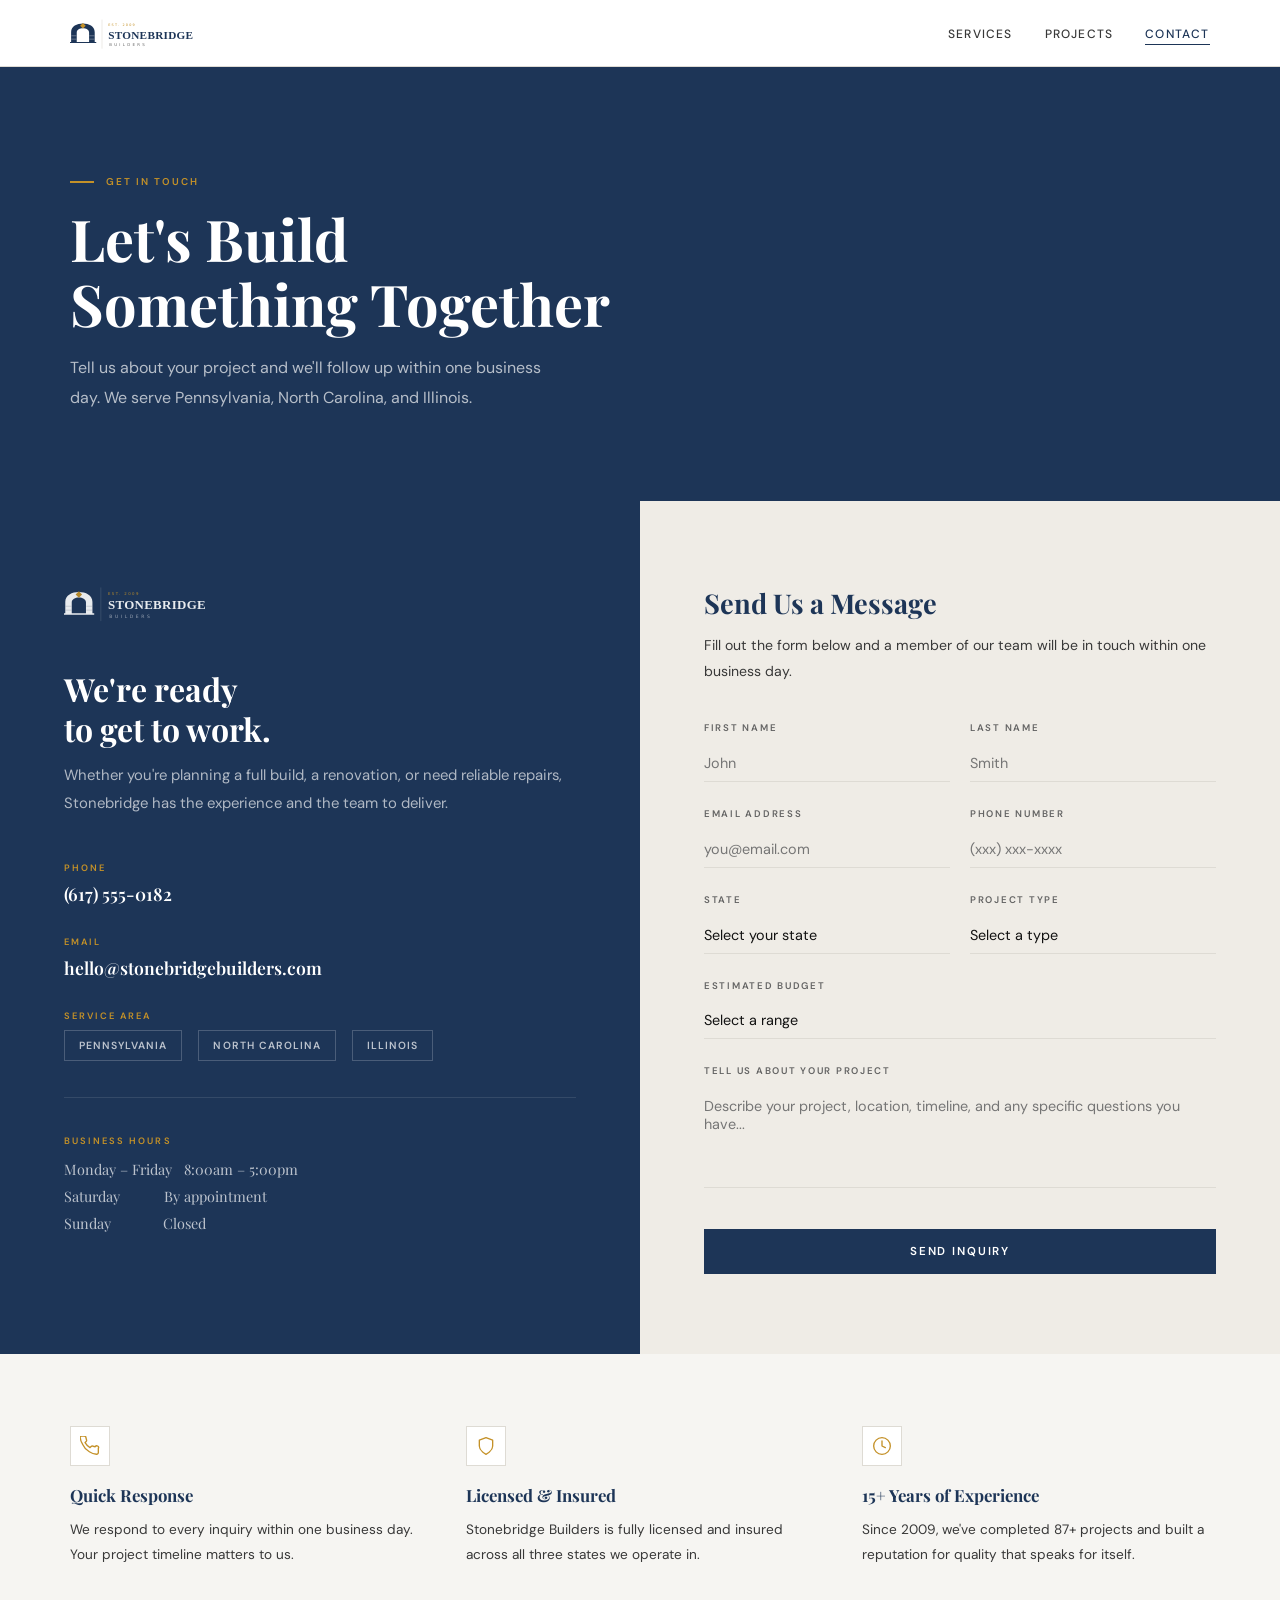
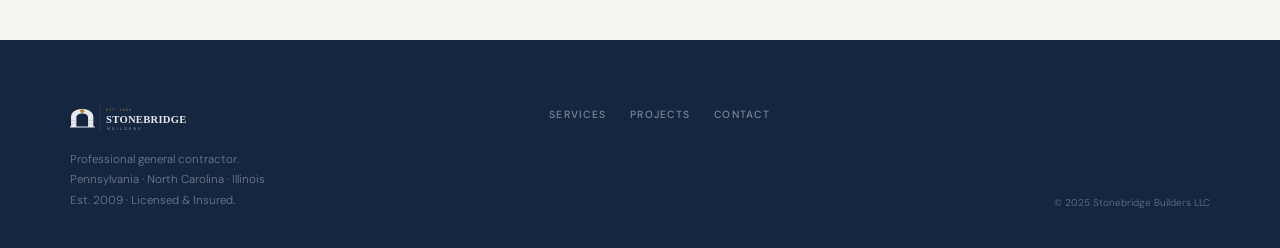
==== contact.html @ afe060b8 "Fix: add standalone appearance property for compatibility" ====
<!DOCTYPE html>
<html lang="en">
<head>
<meta charset="UTF-8">
<meta name="viewport" content="width=device-width, initial-scale=1.0">
<title>Contact — Stonebridge Builders</title>
<meta name="description" content="Get in touch with Stonebridge Builders. We serve Pennsylvania, North Carolina, and Illinois. Request a free estimate today.">
<link rel="preconnect" href="https://res.cloudinary.com" crossorigin>
<link rel="preconnect" href="https://fonts.googleapis.com">
<link rel="preconnect" href="https://fonts.gstatic.com" crossorigin>
<link href="https://fonts.googleapis.com/css2?family=DM+Sans:wght@300;400;500;600&family=Playfair+Display:ital,wght@0,600;0,700;1,600&display=swap" rel="stylesheet">
<style>
:root {
  --navy:      #1D3557;
  --navy-dark: #142640;
  --navy-lt:   #2A4A6A;
  --amber:     #C49128;
  --amber-h:   #A87A1E;
  --white:     #FFFFFF;
  --off-white: #F6F5F2;
  --cream:     #EFECE6;
  --border:    #DEDBD4;
  --text:      #111111;
  --body:      #383838;
  --mid:       #646464;
  --serif: 'Playfair Display', Georgia, serif;
  --sans:  'DM Sans', system-ui, -apple-system, sans-serif;
  --px: clamp(20px, 5.5vw, 72px);
  --py: clamp(60px, 9vw, 112px);
}
*, *::before, *::after { margin: 0; padding: 0; box-sizing: border-box; }
html { scroll-behavior: smooth; font-size: 16px; }
body { background: var(--white); color: var(--text); font-family: var(--sans); font-weight: 400; overflow-x: hidden; line-height: 1.65; }
img { display: block; max-width: 100%; }
a { text-decoration: none; color: inherit; }
button { font-family: var(--sans); }

/* ── REVEAL ── */
body.js-ready .reveal {
  opacity: 0; transform: translateY(24px);
  transition: opacity .75s cubic-bezier(.22,1,.36,1), transform .75s cubic-bezier(.22,1,.36,1);
}
body.js-ready .reveal.visible { opacity: 1; transform: none; }
body.js-ready .d1 { transition-delay: .1s; }
body.js-ready .d2 { transition-delay: .2s; }
body.js-ready .d3 { transition-delay: .3s; }

/* ── NAV ── */
nav {
  position: sticky; top: 0; z-index: 100;
  display: flex; align-items: center; justify-content: space-between;
  padding: 14px var(--px);
  background: rgba(255,255,255,.97);
  backdrop-filter: blur(14px); -webkit-backdrop-filter: blur(14px);
  box-shadow: 0 1px 0 var(--border);
}
.nav-logo { z-index: 110; position: relative; display: flex; align-items: center; }
.nav-logo img { height: 38px; width: auto; display: block; }
.nav-links { display: flex; gap: clamp(18px, 2.5vw, 36px); list-style: none; }
.nav-links a {
  font-size: .75rem; font-weight: 500; letter-spacing: .1em;
  text-transform: uppercase; color: var(--body);
  transition: color .25s; border-bottom: 1px solid transparent; padding-bottom: 2px;
}
.nav-links a:hover, .nav-links a.active { color: var(--navy); border-color: var(--navy); }
.hamburger {
  display: none; flex-direction: column; justify-content: center; gap: 5px;
  width: 34px; height: 34px; background: none; border: none; cursor: pointer;
  z-index: 110; padding: 2px;
}
.hamburger span {
  display: block; height: 2px; border-radius: 2px; background: var(--navy);
  transition: transform .35s, opacity .3s; transform-origin: center;
}
.hamburger[aria-expanded="true"] span:nth-child(1) { transform: translateY(7px) rotate(45deg); }
.hamburger[aria-expanded="true"] span:nth-child(2) { opacity: 0; }
.hamburger[aria-expanded="true"] span:nth-child(3) { transform: translateY(-7px) rotate(-45deg); }
.nav-drawer {
  display: none; position: fixed; inset: 0; z-index: 90;
  background: #fff; flex-direction: column;
  align-items: center; justify-content: center; gap: 28px;
  opacity: 0; pointer-events: none; transition: opacity .3s;
}
.nav-drawer[aria-hidden="false"] { opacity: 1; pointer-events: all; }
.nav-drawer a {
  font-family: var(--serif); font-size: clamp(1.8rem, 7vw, 2.6rem);
  font-weight: 700; color: var(--navy); letter-spacing: .02em; transition: color .25s;
}
.nav-drawer a:hover { color: var(--amber); }

/* ── PAGE HERO ── */
.page-hero {
  background: var(--navy);
  padding: clamp(64px, 10vw, 108px) var(--px) clamp(52px, 8vw, 88px);
  position: relative; overflow: hidden;
}
.page-hero::after {
  content: ''; position: absolute; inset: 0;
  background: url('https://res.cloudinary.com/dnnvpvrle/image/upload/f_auto,q_auto,w_1400/v1774834004/gs_house-1-gallery-2_up7mtg.jpg') center/cover;
  opacity: .1;
}
.page-hero-content { position: relative; z-index: 1; max-width: 640px; }
.eyebrow { display: flex; align-items: center; gap: 12px; margin-bottom: 16px; }
.eyebrow-line { width: 24px; height: 2px; background: var(--amber); flex-shrink: 0; }
.eyebrow-text { font-size: .62rem; font-weight: 600; letter-spacing: .2em; text-transform: uppercase; color: var(--amber); }
.page-hero h1 {
  font-family: var(--serif); font-size: clamp(2.2rem, 5vw, 3.6rem);
  font-weight: 700; line-height: 1.12; color: #fff;
}
.page-hero p {
  font-size: clamp(.88rem, 1.5vw, 1rem); color: rgba(255,255,255,.68);
  max-width: 480px; line-height: 1.85; margin-top: 18px;
}

/* ── CONTACT SPLIT ── */
.contact-wrap {
  display: grid; grid-template-columns: 1fr 1fr;
  gap: 0; min-height: 600px;
}
.contact-sidebar {
  background: var(--navy); padding: clamp(48px, 7vw, 80px) clamp(32px, 5vw, 64px);
  display: flex; flex-direction: column; justify-content: flex-start;
}
.contact-sidebar-logo { margin-bottom: 44px; }
.contact-sidebar-logo img { height: 44px; width: auto; opacity: .9; }
.contact-sidebar h2 {
  font-family: var(--serif); font-size: clamp(1.4rem, 2.5vw, 2rem);
  font-weight: 700; color: #fff; line-height: 1.25; margin-bottom: 12px;
}
.contact-sidebar > p {
  font-size: clamp(.85rem, 1.4vw, .93rem); line-height: 1.9;
  color: rgba(255,255,255,.65); margin-bottom: 44px;
}
.contact-details { display: flex; flex-direction: column; gap: 28px; }
.c-label { font-size: .58rem; font-weight: 600; letter-spacing: .22em; text-transform: uppercase; color: var(--amber); margin-bottom: 6px; }
.c-val { font-family: var(--serif); font-size: clamp(.95rem, 1.6vw, 1.1rem); font-weight: 600; color: #fff; line-height: 1.4; }
.c-val a { color: #fff; transition: color .25s; }
.c-val a:hover { color: var(--amber); }
.contact-divider { height: 1px; background: rgba(255,255,255,.1); margin: 36px 0; }
.states-row { display: flex; gap: 16px; flex-wrap: wrap; margin-top: 4px; }
.state-pill {
  font-size: .65rem; font-weight: 600; letter-spacing: .1em; text-transform: uppercase;
  border: 1px solid rgba(255,255,255,.2); padding: 6px 14px; color: rgba(255,255,255,.7);
}

/* ── FORM SIDE ── */
.contact-form-side {
  background: var(--cream); padding: clamp(48px, 7vw, 80px) clamp(32px, 5vw, 64px);
}
.contact-form-side h3 {
  font-family: var(--serif); font-size: clamp(1.3rem, 2.2vw, 1.7rem);
  font-weight: 700; color: var(--navy); margin-bottom: 8px;
}
.contact-form-side .form-intro {
  font-size: .88rem; color: var(--body); line-height: 1.8; margin-bottom: 36px;
}
.form-row { display: grid; grid-template-columns: 1fr 1fr; gap: 20px; }
.form-g { margin-bottom: 24px; }
.form-g label {
  display: block; font-size: .6rem; font-weight: 600; letter-spacing: .18em;
  text-transform: uppercase; color: var(--mid); margin-bottom: 9px;
}
.form-g input,
.form-g textarea,
.form-g select {
  width: 100%; background: transparent; border: none; border-bottom: 1px solid var(--border);
  padding: 9px 0; font-family: var(--sans); font-size: .9rem;
  color: var(--text); outline: none; -webkit-appearance: none; appearance: none; border-radius: 0;
  transition: border-color .25s;
}
.form-g input:focus,
.form-g textarea:focus,
.form-g select:focus { border-color: var(--navy); }
.form-g textarea { resize: none; height: 100px; }
.form-g.full { grid-column: 1 / -1; }
.btn-submit {
  background: var(--navy); color: #fff; font-family: var(--sans);
  font-size: .72rem; font-weight: 600; letter-spacing: .16em; text-transform: uppercase;
  border: none; padding: 15px 44px; cursor: pointer;
  transition: background .25s; margin-top: 8px; width: 100%;
}
.btn-submit:hover { background: var(--navy-lt); }

/* ── BOTTOM BAND ── */
.contact-bottom-band {
  background: var(--off-white); padding: clamp(48px, 6vw, 72px) var(--px);
  display: grid; grid-template-columns: repeat(3, 1fr);
  gap: clamp(24px, 4vw, 48px);
}
.cbf-icon {
  width: 40px; height: 40px; background: var(--white);
  border: 1px solid var(--border); display: flex; align-items: center; justify-content: center;
  margin-bottom: 16px;
}
.cbf-icon svg { width: 20px; height: 20px; color: var(--amber); }
.cbf-title { font-family: var(--serif); font-size: 1.05rem; font-weight: 700; color: var(--navy); margin-bottom: 8px; }
.cbf-text { font-size: .85rem; line-height: 1.85; color: var(--body); }

/* ── FOOTER ── */
footer {
  background: var(--navy-dark);
  padding: clamp(40px, 6vw, 60px) var(--px) clamp(24px, 4vw, 36px);
  display: flex; flex-wrap: wrap; justify-content: space-between; align-items: flex-start; gap: 32px;
}
.footer-logo-img { height: 36px; width: auto; display: block; margin-bottom: 14px; opacity: .9; }
.footer-tagline { font-size: .72rem; font-weight: 300; color: rgba(255,255,255,.4); line-height: 1.8; }
.footer-nav { list-style: none; display: flex; flex-wrap: wrap; gap: 8px 24px; align-items: center; }
.footer-nav a { font-size: .65rem; font-weight: 500; letter-spacing: .12em; text-transform: uppercase; color: rgba(255,255,255,.45); transition: color .25s; }
.footer-nav a:hover { color: #fff; }
.footer-copy { font-size: .62rem; color: rgba(255,255,255,.3); align-self: flex-end; }

/* ── RESPONSIVE ── */
@media (max-width: 900px) {
  .nav-links { display: none; }
  .hamburger { display: flex; }
  .nav-drawer { display: flex; }
  .contact-wrap { grid-template-columns: 1fr; }
  .contact-sidebar { padding: clamp(40px, 8vw, 64px) var(--px); }
  .contact-form-side { padding: clamp(40px, 8vw, 64px) var(--px); }
  .contact-bottom-band { grid-template-columns: 1fr; gap: 32px; }
  .footer-copy { align-self: auto; }
}
@media (max-width: 580px) {
  nav { padding: 14px 20px; }
  .page-hero, .contact-bottom-band { padding-left: 20px; padding-right: 20px; }
  .contact-sidebar, .contact-form-side { padding-left: 20px; padding-right: 20px; }
  .form-row { grid-template-columns: 1fr; }
  footer { flex-direction: column; gap: 24px; padding-left: 20px; padding-right: 20px; }
}
</style>
</head>
<body>

<!-- ══ NAV ══ -->
<nav id="mainNav">
  <a href="./index.html" class="nav-logo">
    <img src="./logo-dark.svg" alt="Stonebridge Builders">
  </a>
  <ul class="nav-links" role="list">
    <li><a href="./services.html">Services</a></li>
    <li><a href="./projects.html">Projects</a></li>
    <li><a href="./contact.html" class="active">Contact</a></li>
  </ul>
  <button class="hamburger" id="hamburger"
    aria-expanded="false" aria-controls="mobileMenu" aria-label="Open navigation menu">
    <span></span><span></span><span></span>
  </button>
</nav>
<div class="nav-drawer" id="mobileMenu" role="dialog" aria-modal="true" aria-label="Navigation" aria-hidden="true">
  <a href="./services.html" class="drawer-link">Services</a>
  <a href="./projects.html" class="drawer-link">Projects</a>
  <a href="./contact.html" class="drawer-link">Contact</a>
</div>

<!-- ══ PAGE HERO ══ -->
<div class="page-hero">
  <div class="page-hero-content">
    <div class="eyebrow"><div class="eyebrow-line"></div><span class="eyebrow-text">Get In Touch</span></div>
    <h1>Let's Build<br>Something Together</h1>
    <p>Tell us about your project and we'll follow up within one business day. We serve Pennsylvania, North Carolina, and Illinois.</p>
  </div>
</div>

<!-- ══ CONTACT SPLIT ══ -->
<div class="contact-wrap">

  <!-- LEFT: sidebar with details -->
  <div class="contact-sidebar">
    <div class="contact-sidebar-logo reveal">
      <img src="./logo-white.svg" alt="Stonebridge Builders">
    </div>
    <h2 class="reveal d1">We're ready<br>to get to work.</h2>
    <p class="reveal d1">Whether you're planning a full build, a renovation, or need reliable repairs, Stonebridge has the experience and the team to deliver.</p>

    <div class="contact-details reveal d2">
      <div class="c-detail">
        <div class="c-label">Phone</div>
        <div class="c-val"><a href="tel:+16175550182">(617) 555-0182</a></div>
      </div>
      <div class="c-detail">
        <div class="c-label">Email</div>
        <div class="c-val"><a href="mailto:hello&#64;stonebridgebuilders&#46;com">hello&#64;stonebridgebuilders&#46;com</a></div>
      </div>
      <div class="c-detail">
        <div class="c-label">Service Area</div>
        <div class="states-row">
          <span class="state-pill">Pennsylvania</span>
          <span class="state-pill">North Carolina</span>
          <span class="state-pill">Illinois</span>
        </div>
      </div>
    </div>

    <div class="contact-divider reveal d3"></div>

    <div class="reveal d3">
      <div class="c-label">Business Hours</div>
      <div class="c-val" style="font-size:.9rem;font-weight:400;color:rgba(255,255,255,.7);line-height:1.9;margin-top:6px;">
        Monday – Friday &nbsp;&nbsp;8:00am – 5:00pm<br>
        Saturday &nbsp;&nbsp;&nbsp;&nbsp;&nbsp;&nbsp;&nbsp;&nbsp;&nbsp;&nbsp;By appointment<br>
        Sunday &nbsp;&nbsp;&nbsp;&nbsp;&nbsp;&nbsp;&nbsp;&nbsp;&nbsp;&nbsp;&nbsp;&nbsp;Closed
      </div>
    </div>
  </div>

  <!-- RIGHT: form -->
  <div class="contact-form-side">
    <h3 class="reveal">Send Us a Message</h3>
    <p class="form-intro reveal d1">Fill out the form below and a member of our team will be in touch within one business day.</p>

    <div class="reveal d1">
      <div class="form-row">
        <div class="form-g">
          <label for="fname">First Name</label>
          <input type="text" id="fname" name="first_name" placeholder="John" autocomplete="given-name">
        </div>
        <div class="form-g">
          <label for="flname">Last Name</label>
          <input type="text" id="flname" name="last_name" placeholder="Smith" autocomplete="family-name">
        </div>
      </div>
      <div class="form-row">
        <div class="form-g">
          <label for="femail">Email Address</label>
          <input type="email" id="femail" name="email" placeholder="you@email.com" autocomplete="email">
        </div>
        <div class="form-g">
          <label for="fphone">Phone Number</label>
          <input type="tel" id="fphone" name="phone" placeholder="(xxx) xxx-xxxx" autocomplete="tel">
        </div>
      </div>
      <div class="form-row">
        <div class="form-g">
          <label for="fstate">State</label>
          <select id="fstate" name="state">
            <option value="" disabled selected>Select your state</option>
            <option>Pennsylvania</option>
            <option>North Carolina</option>
            <option>Illinois</option>
            <option>Other</option>
          </select>
        </div>
        <div class="form-g">
          <label for="ftype">Project Type</label>
          <select id="ftype" name="project_type">
            <option value="" disabled selected>Select a type</option>
            <option>New Construction</option>
            <option>Renovation / Remodel</option>
            <option>General Contracting</option>
            <option>Repairs</option>
            <option>Other</option>
          </select>
        </div>
      </div>
      <div class="form-g">
        <label for="fbudget">Estimated Budget</label>
        <select id="fbudget" name="budget">
          <option value="" disabled selected>Select a range</option>
          <option>Under $50,000</option>
          <option>$50,000 – $150,000</option>
          <option>$150,000 – $500,000</option>
          <option>$500,000 – $1,000,000</option>
          <option>Over $1,000,000</option>
          <option>Prefer not to say</option>
        </select>
      </div>
      <div class="form-g">
        <label for="fmsg">Tell Us About Your Project</label>
        <textarea id="fmsg" name="message" placeholder="Describe your project, location, timeline, and any specific questions you have..."></textarea>
      </div>
      <button type="submit" class="btn-submit">Send Inquiry</button>
    </div>
  </div>

</div>

<!-- ══ BOTTOM TRUST BAND ══ -->
<div class="contact-bottom-band">
  <div class="cbf-item reveal">
    <div class="cbf-icon" aria-hidden="true">
      <svg viewBox="0 0 24 24" fill="none" stroke="currentColor" stroke-width="1.6" stroke-linecap="round" stroke-linejoin="round"><path d="M22 16.92v3a2 2 0 01-2.18 2 19.79 19.79 0 01-8.63-3.07A19.5 19.5 0 013.07 9.8 19.79 19.79 0 01.12 1.2 2 2 0 012.1 0h3a2 2 0 012 1.72 12.84 12.84 0 00.7 2.81 2 2 0 01-.45 2.11L6.09 7.91a16 16 0 006 6l1.27-1.27a2 2 0 012.11-.45 12.84 12.84 0 002.81.7A2 2 0 0122 14.92z"/></svg>
    </div>
    <div class="cbf-title">Quick Response</div>
    <div class="cbf-text">We respond to every inquiry within one business day. Your project timeline matters to us.</div>
  </div>
  <div class="cbf-item reveal d1">
    <div class="cbf-icon" aria-hidden="true">
      <svg viewBox="0 0 24 24" fill="none" stroke="currentColor" stroke-width="1.6" stroke-linecap="round" stroke-linejoin="round"><path d="M12 22s8-4 8-10V5l-8-3-8 3v7c0 6 8 10 8 10z"/></svg>
    </div>
    <div class="cbf-title">Licensed &amp; Insured</div>
    <div class="cbf-text">Stonebridge Builders is fully licensed and insured across all three states we operate in.</div>
  </div>
  <div class="cbf-item reveal d2">
    <div class="cbf-icon" aria-hidden="true">
      <svg viewBox="0 0 24 24" fill="none" stroke="currentColor" stroke-width="1.6" stroke-linecap="round" stroke-linejoin="round"><circle cx="12" cy="12" r="10"/><polyline points="12 6 12 12 16 14"/></svg>
    </div>
    <div class="cbf-title">15+ Years of Experience</div>
    <div class="cbf-text">Since 2009, we've completed 87+ projects and built a reputation for quality that speaks for itself.</div>
  </div>
</div>

<!-- ══ FOOTER ══ -->
<footer>
  <div>
    <img src="./logo-white.svg" alt="Stonebridge Builders" class="footer-logo-img">
    <p class="footer-tagline">Professional general contractor.<br>Pennsylvania · North Carolina · Illinois<br>Est. 2009 · Licensed &amp; Insured.</p>
  </div>
  <ul class="footer-nav" role="list">
    <li><a href="./services.html">Services</a></li>
    <li><a href="./projects.html">Projects</a></li>
    <li><a href="./contact.html">Contact</a></li>
  </ul>
  <p class="footer-copy">&copy; 2025 Stonebridge Builders LLC</p>
</footer>

<script>
document.body.classList.add('js-ready');
var ham = document.getElementById('hamburger');
var drawer = document.getElementById('mobileMenu');
var dlinks = drawer.querySelectorAll('.drawer-link');
function openD() { ham.setAttribute('aria-expanded','true'); drawer.setAttribute('aria-hidden','false'); document.body.style.overflow='hidden'; if(dlinks[0]) dlinks[0].focus(); }
function closeD() { ham.setAttribute('aria-expanded','false'); drawer.setAttribute('aria-hidden','true'); document.body.style.overflow=''; ham.focus(); }
ham.addEventListener('click', function() { ham.getAttribute('aria-expanded')==='false' ? openD() : closeD(); });
dlinks.forEach(function(l) { l.addEventListener('click', closeD); });
document.addEventListener('keydown', function(e) { if(e.key==='Escape' && ham.getAttribute('aria-expanded')==='true') closeD(); });
if ('IntersectionObserver' in window) {
  var ro = new IntersectionObserver(function(entries) {
    entries.forEach(function(e) { if(e.isIntersecting) { e.target.classList.add('visible'); ro.unobserve(e.target); } });
  }, { threshold: 0.1 });
  document.querySelectorAll('.reveal').forEach(function(el) { ro.observe(el); });
}
</script>
</body>
</html>
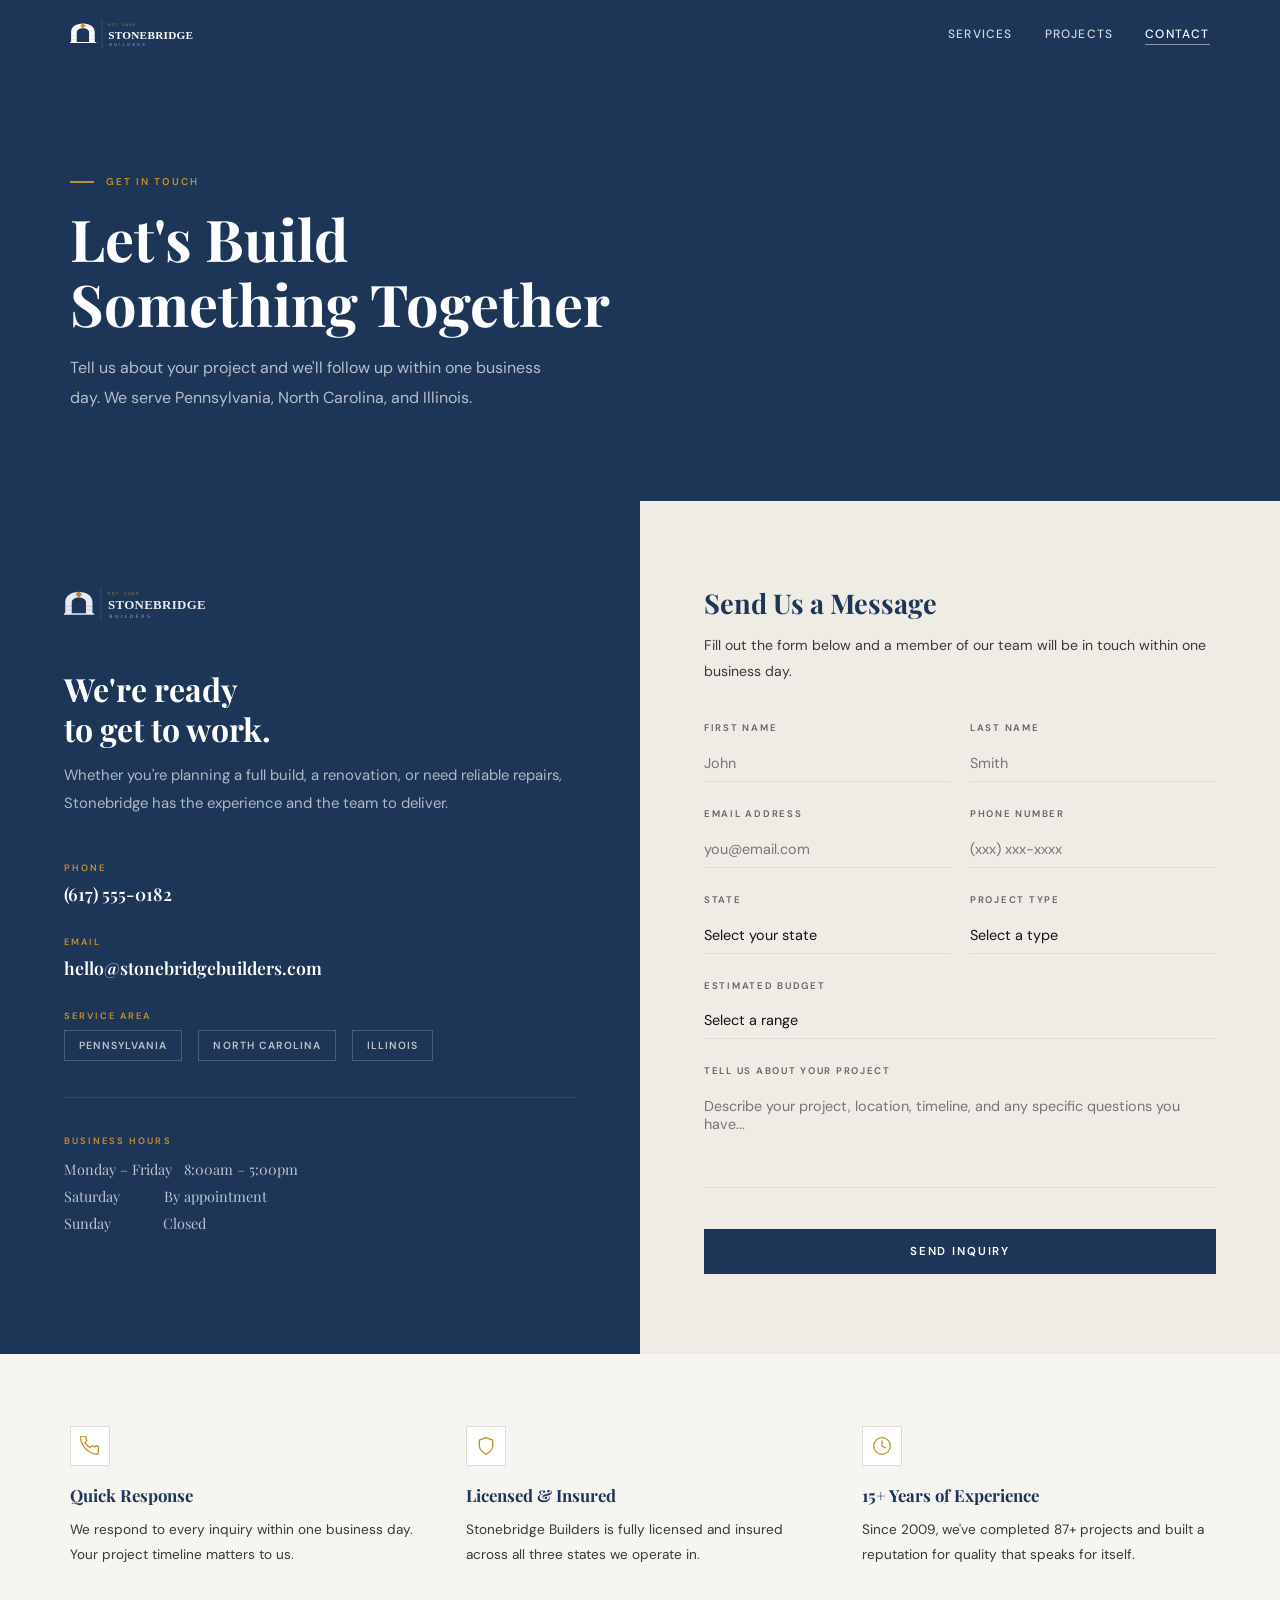
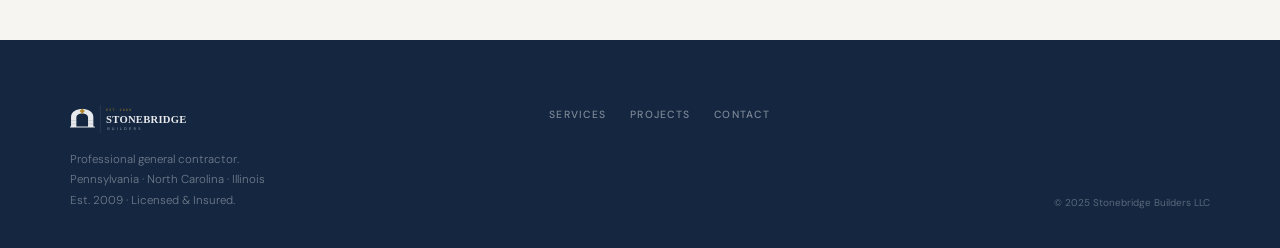
==== commit 819c840e: "Fix: navy navbar, white logo, fixed hamburger menu across all pages" ====
--- a/contact.html
+++ b/contact.html
@@ -50,26 +50,24 @@
   position: sticky; top: 0; z-index: 100;
   display: flex; align-items: center; justify-content: space-between;
   padding: 14px var(--px);
-  background: rgba(255,255,255,.97);
-  backdrop-filter: blur(14px); -webkit-backdrop-filter: blur(14px);
-  box-shadow: 0 1px 0 var(--border);
+  background: var(--navy);
 }
 .nav-logo { z-index: 110; position: relative; display: flex; align-items: center; }
 .nav-logo img { height: 38px; width: auto; display: block; }
 .nav-links { display: flex; gap: clamp(18px, 2.5vw, 36px); list-style: none; }
 .nav-links a {
   font-size: .75rem; font-weight: 500; letter-spacing: .1em;
-  text-transform: uppercase; color: var(--body);
+  text-transform: uppercase; color: rgba(255,255,255,.8);
   transition: color .25s; border-bottom: 1px solid transparent; padding-bottom: 2px;
 }
-.nav-links a:hover, .nav-links a.active { color: var(--navy); border-color: var(--navy); }
+.nav-links a:hover, .nav-links a.active { color: #fff; border-color: rgba(255,255,255,.5); }
 .hamburger {
   display: none; flex-direction: column; justify-content: center; gap: 5px;
   width: 34px; height: 34px; background: none; border: none; cursor: pointer;
   z-index: 110; padding: 2px;
 }
 .hamburger span {
-  display: block; height: 2px; border-radius: 2px; background: var(--navy);
+  display: block; height: 2px; border-radius: 2px; background: #fff;
   transition: transform .35s, opacity .3s; transform-origin: center;
 }
 .hamburger[aria-expanded="true"] span:nth-child(1) { transform: translateY(7px) rotate(45deg); }
@@ -81,7 +79,7 @@
   align-items: center; justify-content: center; gap: 28px;
   opacity: 0; pointer-events: none; transition: opacity .3s;
 }
-.nav-drawer[aria-hidden="false"] { opacity: 1; pointer-events: all; }
+.nav-drawer.is-open { display: flex; opacity: 1; pointer-events: all; }
 .nav-drawer a {
   font-family: var(--serif); font-size: clamp(1.8rem, 7vw, 2.6rem);
   font-weight: 700; color: var(--navy); letter-spacing: .02em; transition: color .25s;
@@ -213,7 +211,6 @@
 @media (max-width: 900px) {
   .nav-links { display: none; }
   .hamburger { display: flex; }
-  .nav-drawer { display: flex; }
   .contact-wrap { grid-template-columns: 1fr; }
   .contact-sidebar { padding: clamp(40px, 8vw, 64px) var(--px); }
   .contact-form-side { padding: clamp(40px, 8vw, 64px) var(--px); }
@@ -234,7 +231,7 @@
 <!-- ══ NAV ══ -->
 <nav id="mainNav">
   <a href="./index.html" class="nav-logo">
-    <img src="./logo-dark.svg" alt="Stonebridge Builders">
+    <img src="./logo-white.svg" alt="Stonebridge Builders">
   </a>
   <ul class="nav-links" role="list">
     <li><a href="./services.html">Services</a></li>
@@ -418,8 +415,8 @@
 var ham = document.getElementById('hamburger');
 var drawer = document.getElementById('mobileMenu');
 var dlinks = drawer.querySelectorAll('.drawer-link');
-function openD() { ham.setAttribute('aria-expanded','true'); drawer.setAttribute('aria-hidden','false'); document.body.style.overflow='hidden'; if(dlinks[0]) dlinks[0].focus(); }
-function closeD() { ham.setAttribute('aria-expanded','false'); drawer.setAttribute('aria-hidden','true'); document.body.style.overflow=''; ham.focus(); }
+function openD() { ham.setAttribute('aria-expanded','true'); drawer.setAttribute('aria-hidden','false'); drawer.classList.add('is-open'); document.body.style.overflow='hidden'; if(dlinks[0]) dlinks[0].focus(); }
+function closeD() { ham.setAttribute('aria-expanded','false'); drawer.setAttribute('aria-hidden','true'); drawer.classList.remove('is-open'); document.body.style.overflow=''; ham.focus(); }
 ham.addEventListener('click', function() { ham.getAttribute('aria-expanded')==='false' ? openD() : closeD(); });
 dlinks.forEach(function(l) { l.addEventListener('click', closeD); });
 document.addEventListener('keydown', function(e) { if(e.key==='Escape' && ham.getAttribute('aria-expanded')==='true') closeD(); });
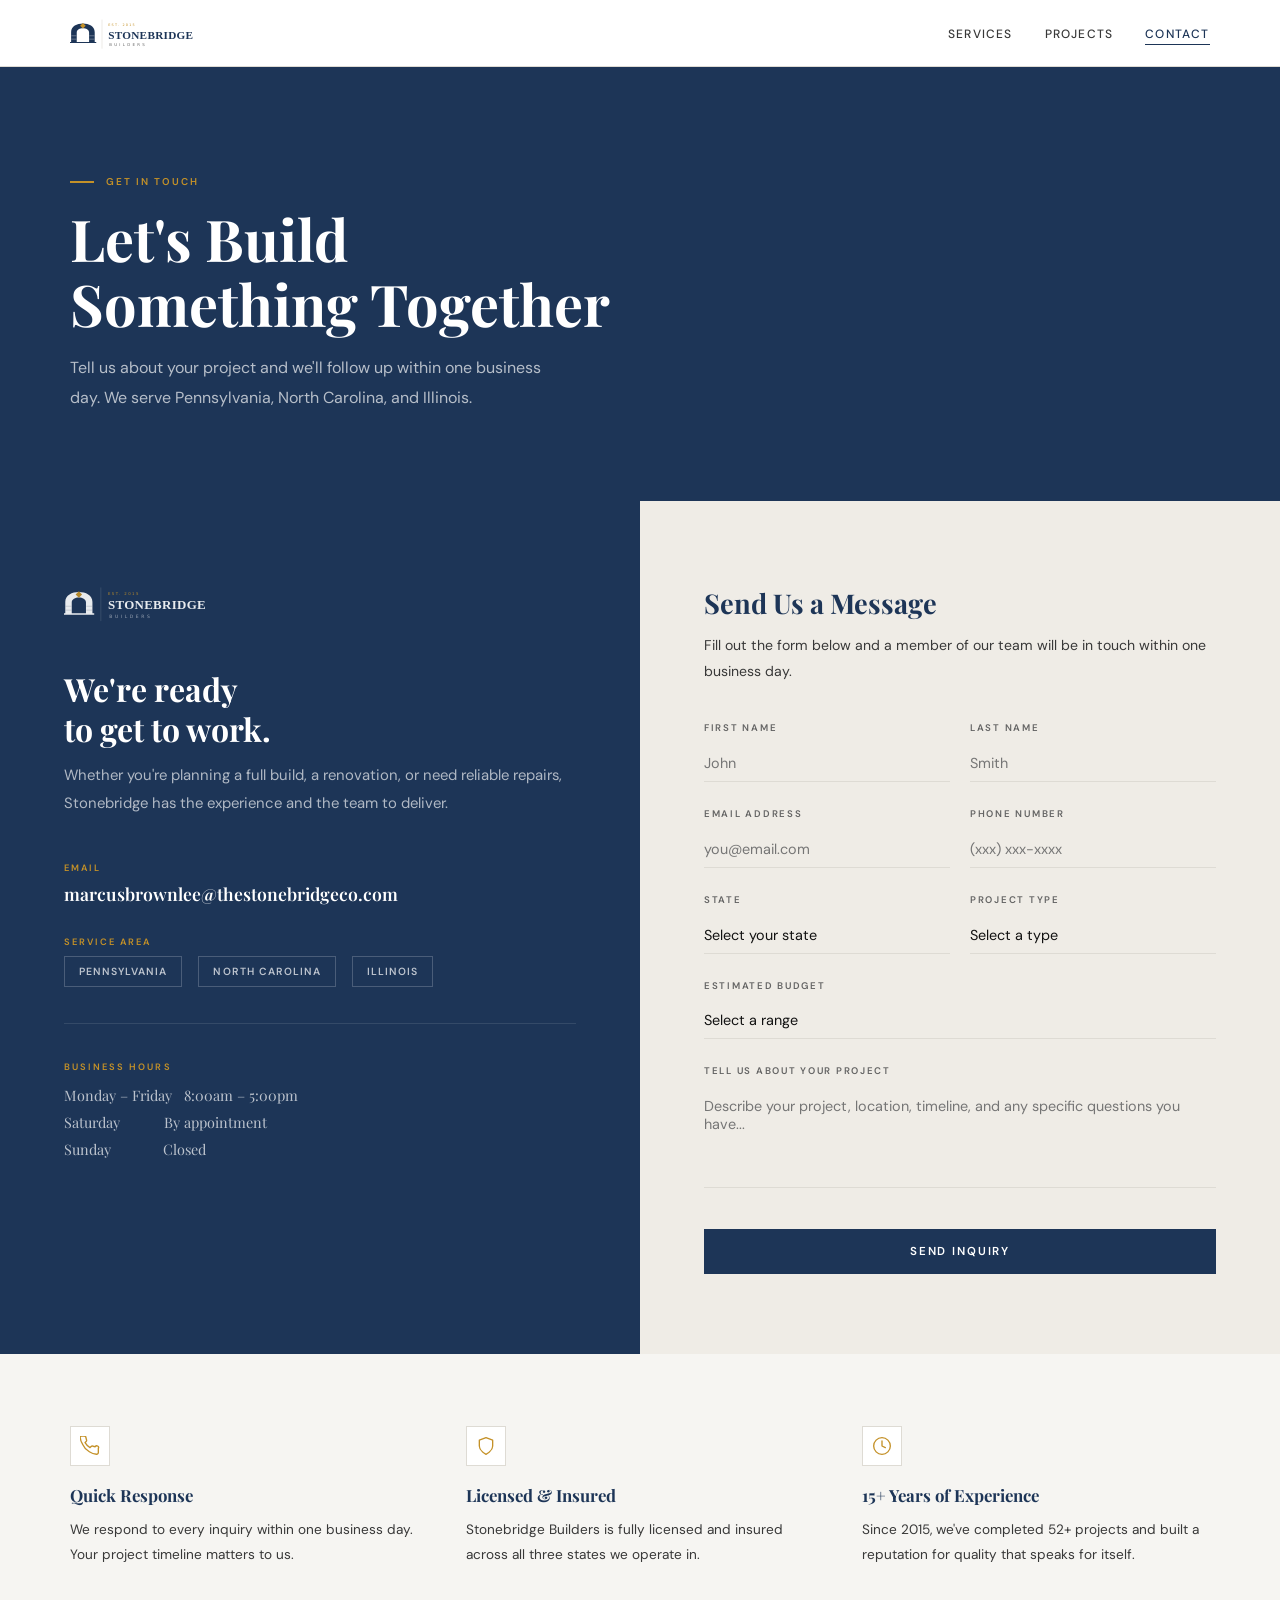
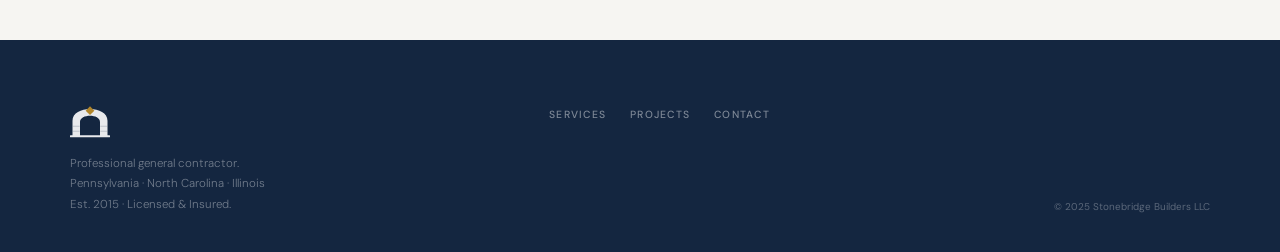
==== commit c8129b5e: "Major site update: Ken Burns hero, dual bios, new branding, overscroll fix - Hero: Ken Burns animati" ====
--- a/contact.html
+++ b/contact.html
@@ -3,6 +3,7 @@
 <head>
 <meta charset="UTF-8">
 <meta name="viewport" content="width=device-width, initial-scale=1.0">
+<link rel="icon" type="image/svg+xml" href="./favicon.svg">
 <title>Contact — Stonebridge Builders</title>
 <meta name="description" content="Get in touch with Stonebridge Builders. We serve Pennsylvania, North Carolina, and Illinois. Request a free estimate today.">
 <link rel="preconnect" href="https://res.cloudinary.com" crossorigin>
@@ -29,8 +30,8 @@
   --py: clamp(60px, 9vw, 112px);
 }
 *, *::before, *::after { margin: 0; padding: 0; box-sizing: border-box; }
-html { scroll-behavior: smooth; font-size: 16px; }
-body { background: var(--white); color: var(--text); font-family: var(--sans); font-weight: 400; overflow-x: hidden; line-height: 1.65; }
+html { scroll-behavior: smooth; font-size: 16px; overscroll-behavior: none; background: #1D3557; }
+body { background: var(--white); color: var(--text); font-family: var(--sans); font-weight: 400; overflow-x: hidden; line-height: 1.65; overscroll-behavior: none; }
 img { display: block; max-width: 100%; }
 a { text-decoration: none; color: inherit; }
 button { font-family: var(--sans); }
@@ -50,24 +51,26 @@
   position: sticky; top: 0; z-index: 100;
   display: flex; align-items: center; justify-content: space-between;
   padding: 14px var(--px);
-  background: var(--navy);
+  background: rgba(255,255,255,.97);
+  backdrop-filter: blur(14px); -webkit-backdrop-filter: blur(14px);
+  box-shadow: 0 1px 0 var(--border);
 }
 .nav-logo { z-index: 110; position: relative; display: flex; align-items: center; }
 .nav-logo img { height: 38px; width: auto; display: block; }
 .nav-links { display: flex; gap: clamp(18px, 2.5vw, 36px); list-style: none; }
 .nav-links a {
   font-size: .75rem; font-weight: 500; letter-spacing: .1em;
-  text-transform: uppercase; color: rgba(255,255,255,.8);
+  text-transform: uppercase; color: var(--body);
   transition: color .25s; border-bottom: 1px solid transparent; padding-bottom: 2px;
 }
-.nav-links a:hover, .nav-links a.active { color: #fff; border-color: rgba(255,255,255,.5); }
+.nav-links a:hover, .nav-links a.active { color: var(--navy); border-color: var(--navy); }
 .hamburger {
   display: none; flex-direction: column; justify-content: center; gap: 5px;
   width: 34px; height: 34px; background: none; border: none; cursor: pointer;
   z-index: 110; padding: 2px;
 }
 .hamburger span {
-  display: block; height: 2px; border-radius: 2px; background: #fff;
+  display: block; height: 2px; border-radius: 2px; background: var(--navy);
   transition: transform .35s, opacity .3s; transform-origin: center;
 }
 .hamburger[aria-expanded="true"] span:nth-child(1) { transform: translateY(7px) rotate(45deg); }
@@ -231,7 +234,7 @@
 <!-- ══ NAV ══ -->
 <nav id="mainNav">
   <a href="./index.html" class="nav-logo">
-    <img src="./logo-white.svg" alt="Stonebridge Builders">
+    <img src="./logo-dark.svg" alt="Stonebridge Builders">
   </a>
   <ul class="nav-links" role="list">
     <li><a href="./services.html">Services</a></li>
@@ -244,6 +247,7 @@
   </button>
 </nav>
 <div class="nav-drawer" id="mobileMenu" role="dialog" aria-modal="true" aria-label="Navigation" aria-hidden="true">
+  <img src="./logo-icon-white.svg" alt="Stonebridge Builders" style="height:48px;width:auto;margin-bottom:8px;">
   <a href="./services.html" class="drawer-link">Services</a>
   <a href="./projects.html" class="drawer-link">Projects</a>
   <a href="./contact.html" class="drawer-link">Contact</a>
@@ -271,12 +275,8 @@
 
     <div class="contact-details reveal d2">
       <div class="c-detail">
-        <div class="c-label">Phone</div>
-        <div class="c-val"><a href="tel:+16175550182">(617) 555-0182</a></div>
-      </div>
-      <div class="c-detail">
         <div class="c-label">Email</div>
-        <div class="c-val"><a href="mailto:hello&#64;stonebridgebuilders&#46;com">hello&#64;stonebridgebuilders&#46;com</a></div>
+        <div class="c-val"><a href="mailto:marcusbrownlee&#64;thestonebridgeco&#46;com">marcusbrownlee&#64;thestonebridgeco&#46;com</a></div>
       </div>
       <div class="c-detail">
         <div class="c-label">Service Area</div>
@@ -392,15 +392,15 @@
       <svg viewBox="0 0 24 24" fill="none" stroke="currentColor" stroke-width="1.6" stroke-linecap="round" stroke-linejoin="round"><circle cx="12" cy="12" r="10"/><polyline points="12 6 12 12 16 14"/></svg>
     </div>
     <div class="cbf-title">15+ Years of Experience</div>
-    <div class="cbf-text">Since 2009, we've completed 87+ projects and built a reputation for quality that speaks for itself.</div>
+    <div class="cbf-text">Since 2015, we've completed 52+ projects and built a reputation for quality that speaks for itself.</div>
   </div>
 </div>
 
 <!-- ══ FOOTER ══ -->
 <footer>
   <div>
-    <img src="./logo-white.svg" alt="Stonebridge Builders" class="footer-logo-img">
-    <p class="footer-tagline">Professional general contractor.<br>Pennsylvania · North Carolina · Illinois<br>Est. 2009 · Licensed &amp; Insured.</p>
+    <img src="./logo-icon-white.svg" alt="Stonebridge Builders" class="footer-logo-img" style="height:40px;width:auto;">
+    <p class="footer-tagline">Professional general contractor.<br>Pennsylvania · North Carolina · Illinois<br>Est. 2015 · Licensed &amp; Insured.</p>
   </div>
   <ul class="footer-nav" role="list">
     <li><a href="./services.html">Services</a></li>
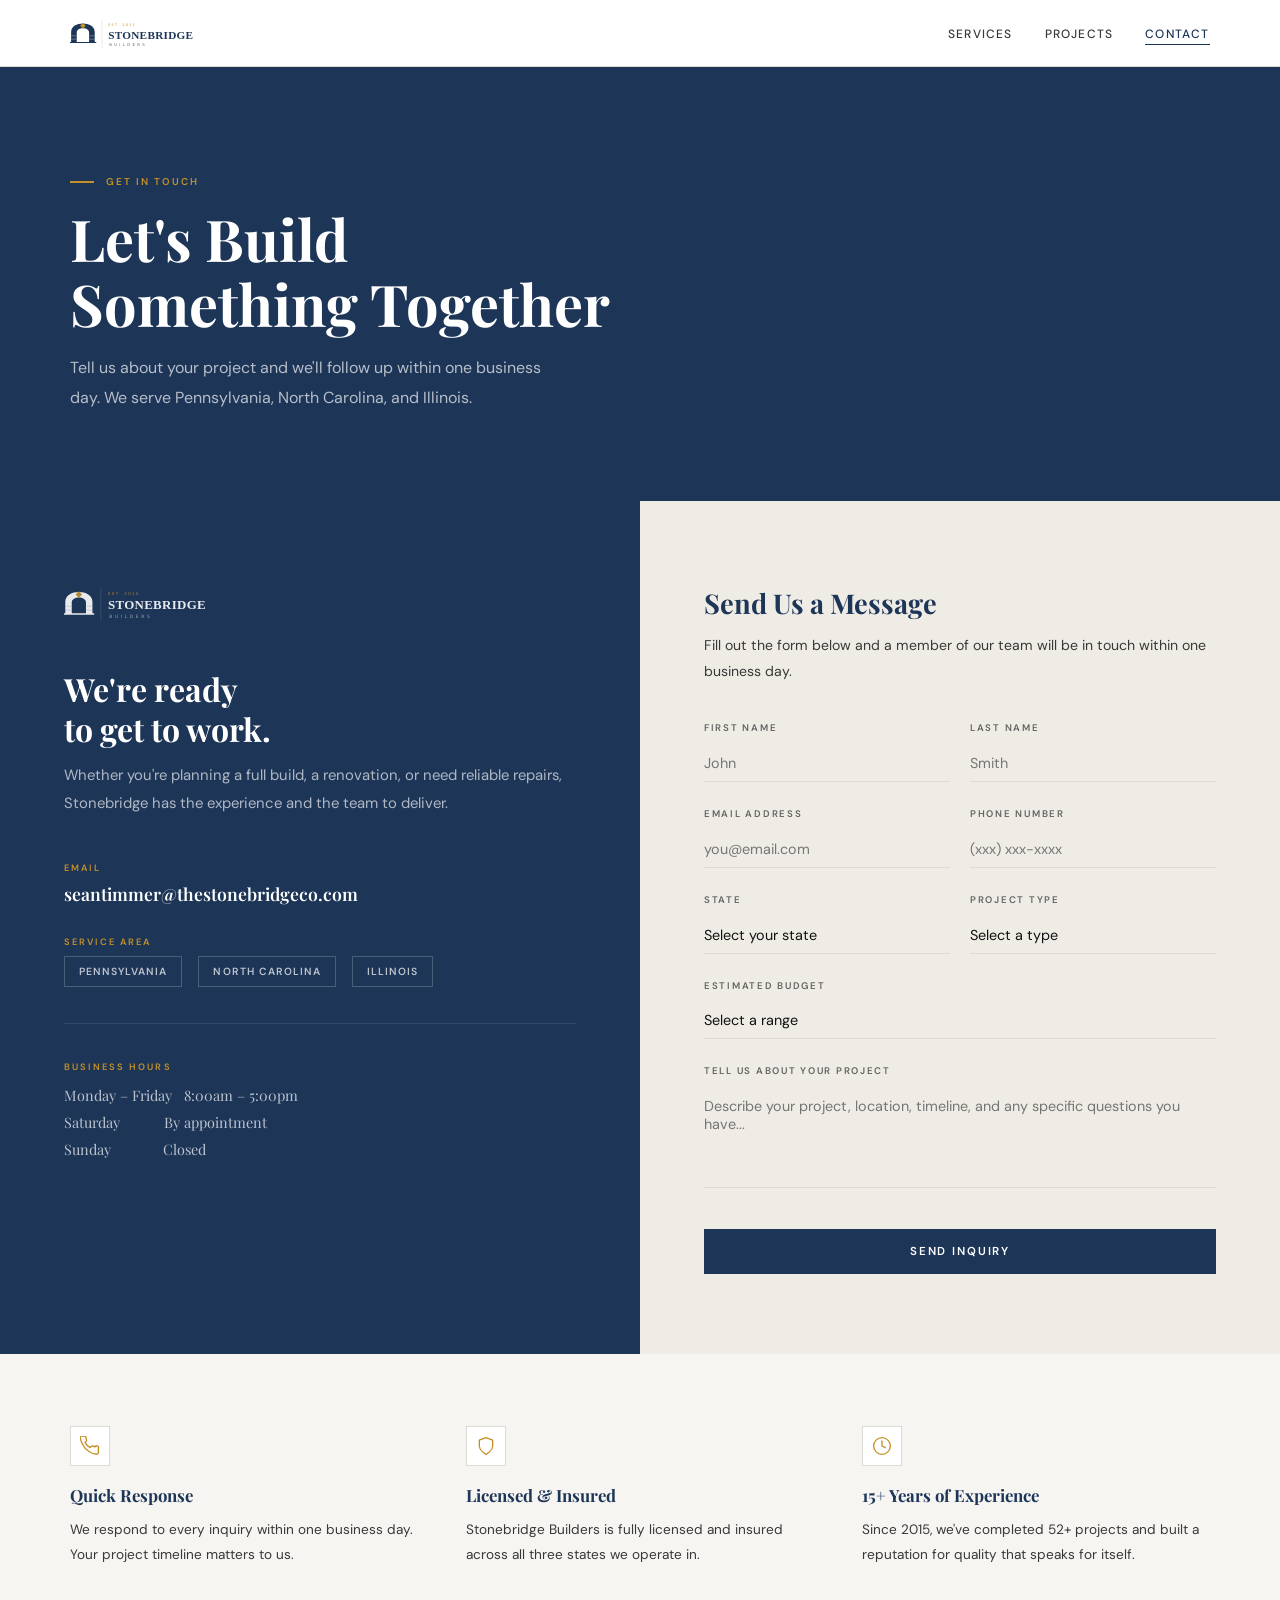
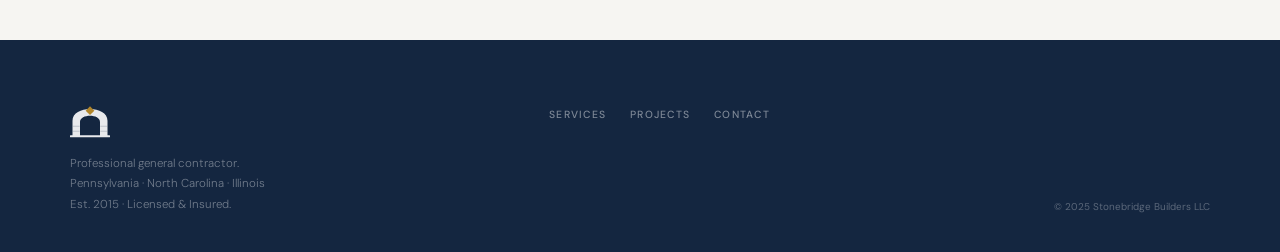
==== commit 4dc0c31d: "Fix: navy scrolled nav on homepage, update contact email to Sean, fix hero slideshow to 4 images at " ====
--- a/contact.html
+++ b/contact.html
@@ -276,7 +276,7 @@
     <div class="contact-details reveal d2">
       <div class="c-detail">
         <div class="c-label">Email</div>
-        <div class="c-val"><a href="mailto:marcusbrownlee&#64;thestonebridgeco&#46;com">marcusbrownlee&#64;thestonebridgeco&#46;com</a></div>
+        <div class="c-val"><a href="mailto:seantimmer&#64;thestonebridgeco&#46;com">seantimmer&#64;thestonebridgeco&#46;com</a></div>
       </div>
       <div class="c-detail">
         <div class="c-label">Service Area</div>
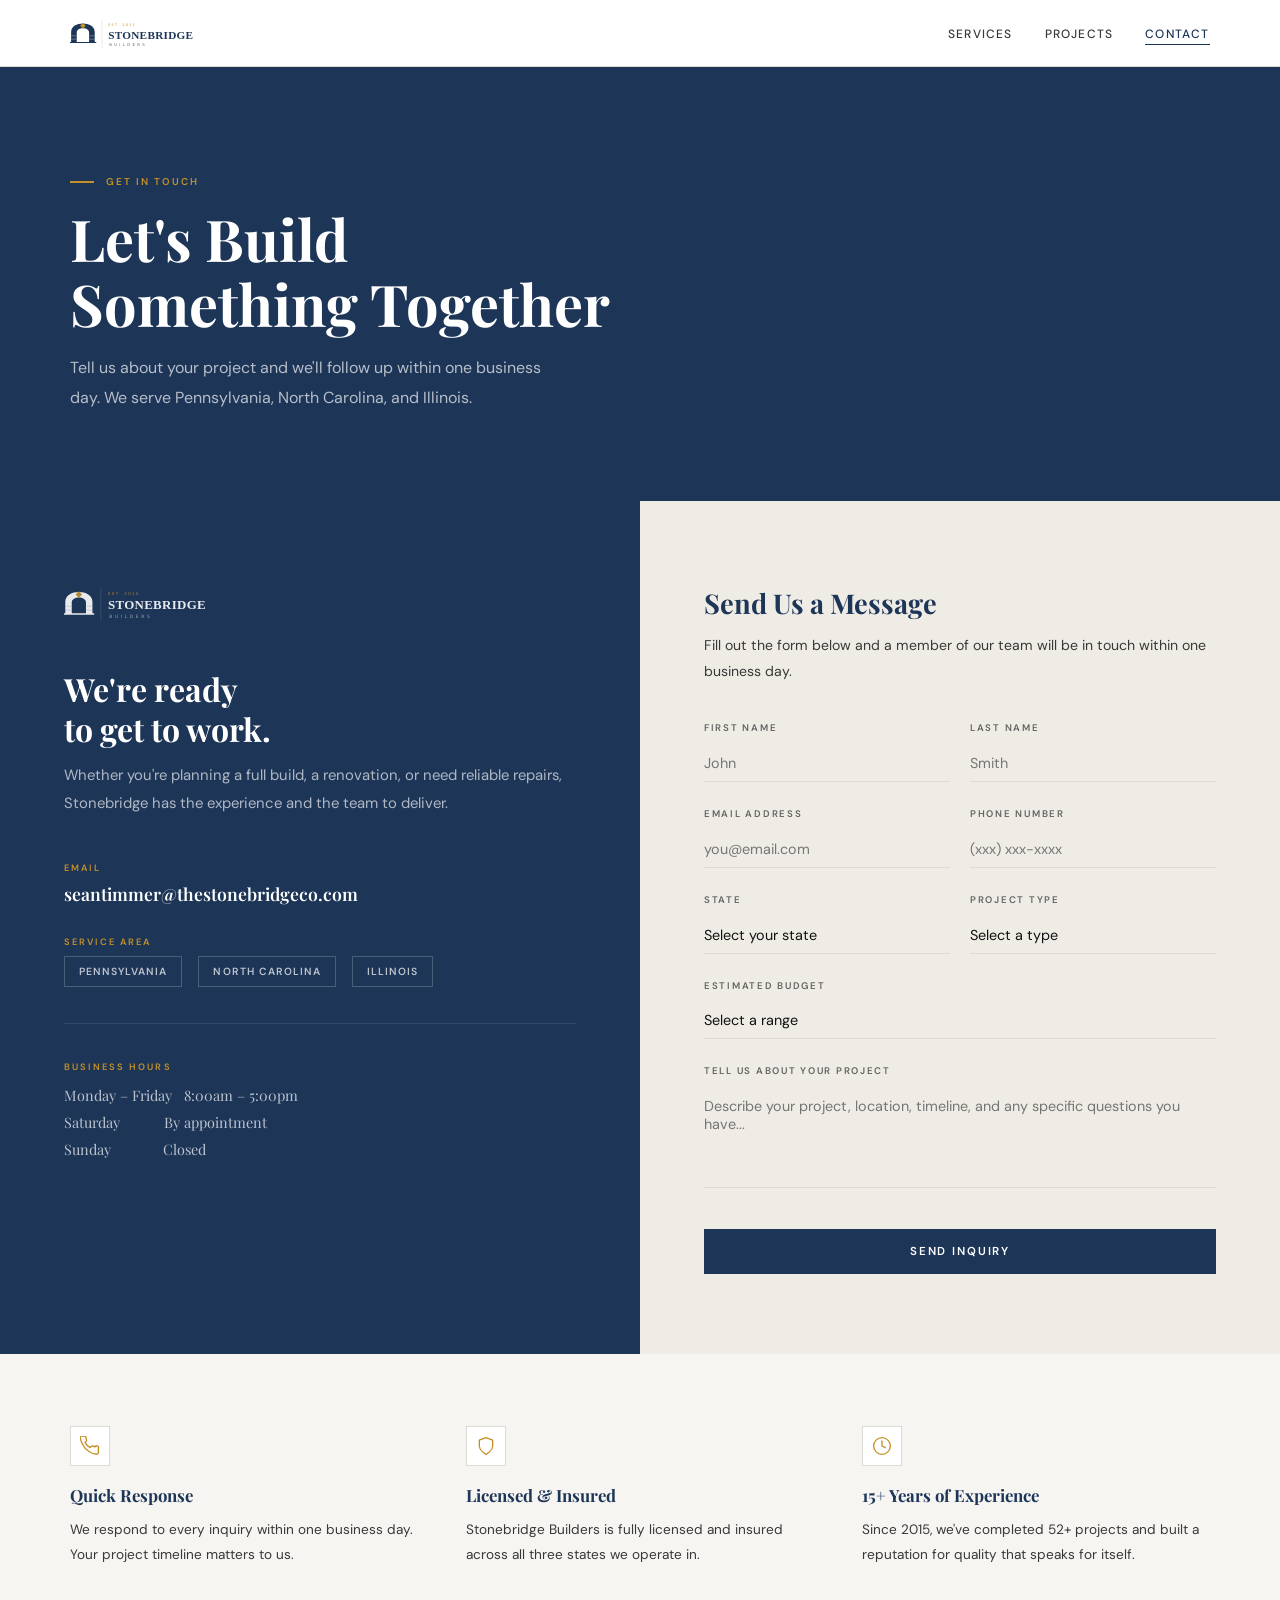
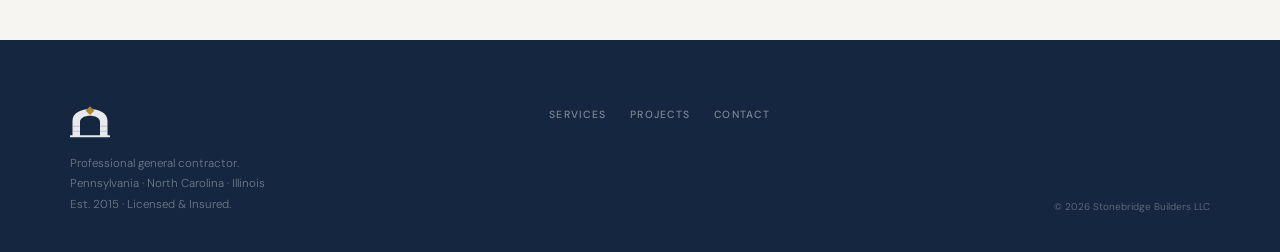
==== commit 1a4cee0f: "Fix: update copyright year to 2026 across all pages Co-Authored-By: Claude Sonnet 4.6 <noreply@anthr" ====
--- a/contact.html
+++ b/contact.html
@@ -10,25 +10,8 @@
 <link rel="preconnect" href="https://fonts.googleapis.com">
 <link rel="preconnect" href="https://fonts.gstatic.com" crossorigin>
 <link href="https://fonts.googleapis.com/css2?family=DM+Sans:wght@300;400;500;600&family=Playfair+Display:ital,wght@0,600;0,700;1,600&display=swap" rel="stylesheet">
+<link rel="stylesheet" href="./nav.css">
 <style>
-:root {
-  --navy:      #1D3557;
-  --navy-dark: #142640;
-  --navy-lt:   #2A4A6A;
-  --amber:     #C49128;
-  --amber-h:   #A87A1E;
-  --white:     #FFFFFF;
-  --off-white: #F6F5F2;
-  --cream:     #EFECE6;
-  --border:    #DEDBD4;
-  --text:      #111111;
-  --body:      #383838;
-  --mid:       #646464;
-  --serif: 'Playfair Display', Georgia, serif;
-  --sans:  'DM Sans', system-ui, -apple-system, sans-serif;
-  --px: clamp(20px, 5.5vw, 72px);
-  --py: clamp(60px, 9vw, 112px);
-}
 *, *::before, *::after { margin: 0; padding: 0; box-sizing: border-box; }
 html { scroll-behavior: smooth; font-size: 16px; overscroll-behavior: none; background: #1D3557; }
 body { background: var(--white); color: var(--text); font-family: var(--sans); font-weight: 400; overflow-x: hidden; line-height: 1.65; overscroll-behavior: none; }
@@ -45,49 +28,6 @@
 body.js-ready .d1 { transition-delay: .1s; }
 body.js-ready .d2 { transition-delay: .2s; }
 body.js-ready .d3 { transition-delay: .3s; }
-
-/* ── NAV ── */
-nav {
-  position: sticky; top: 0; z-index: 100;
-  display: flex; align-items: center; justify-content: space-between;
-  padding: 14px var(--px);
-  background: rgba(255,255,255,.97);
-  backdrop-filter: blur(14px); -webkit-backdrop-filter: blur(14px);
-  box-shadow: 0 1px 0 var(--border);
-}
-.nav-logo { z-index: 110; position: relative; display: flex; align-items: center; }
-.nav-logo img { height: 38px; width: auto; display: block; }
-.nav-links { display: flex; gap: clamp(18px, 2.5vw, 36px); list-style: none; }
-.nav-links a {
-  font-size: .75rem; font-weight: 500; letter-spacing: .1em;
-  text-transform: uppercase; color: var(--body);
-  transition: color .25s; border-bottom: 1px solid transparent; padding-bottom: 2px;
-}
-.nav-links a:hover, .nav-links a.active { color: var(--navy); border-color: var(--navy); }
-.hamburger {
-  display: none; flex-direction: column; justify-content: center; gap: 5px;
-  width: 34px; height: 34px; background: none; border: none; cursor: pointer;
-  z-index: 110; padding: 2px;
-}
-.hamburger span {
-  display: block; height: 2px; border-radius: 2px; background: var(--navy);
-  transition: transform .35s, opacity .3s; transform-origin: center;
-}
-.hamburger[aria-expanded="true"] span:nth-child(1) { transform: translateY(7px) rotate(45deg); }
-.hamburger[aria-expanded="true"] span:nth-child(2) { opacity: 0; }
-.hamburger[aria-expanded="true"] span:nth-child(3) { transform: translateY(-7px) rotate(-45deg); }
-.nav-drawer {
-  display: none; position: fixed; inset: 0; z-index: 90;
-  background: #fff; flex-direction: column;
-  align-items: center; justify-content: center; gap: 28px;
-  opacity: 0; pointer-events: none; transition: opacity .3s;
-}
-.nav-drawer.is-open { display: flex; opacity: 1; pointer-events: all; }
-.nav-drawer a {
-  font-family: var(--serif); font-size: clamp(1.8rem, 7vw, 2.6rem);
-  font-weight: 700; color: var(--navy); letter-spacing: .02em; transition: color .25s;
-}
-.nav-drawer a:hover { color: var(--amber); }
 
 /* ── PAGE HERO ── */
 .page-hero {
@@ -212,8 +152,6 @@
 
 /* ── RESPONSIVE ── */
 @media (max-width: 900px) {
-  .nav-links { display: none; }
-  .hamburger { display: flex; }
   .contact-wrap { grid-template-columns: 1fr; }
   .contact-sidebar { padding: clamp(40px, 8vw, 64px) var(--px); }
   .contact-form-side { padding: clamp(40px, 8vw, 64px) var(--px); }
@@ -221,7 +159,6 @@
   .footer-copy { align-self: auto; }
 }
 @media (max-width: 580px) {
-  nav { padding: 14px 20px; }
   .page-hero, .contact-bottom-band { padding-left: 20px; padding-right: 20px; }
   .contact-sidebar, .contact-form-side { padding-left: 20px; padding-right: 20px; }
   .form-row { grid-template-columns: 1fr; }
@@ -247,10 +184,15 @@
   </button>
 </nav>
 <div class="nav-drawer" id="mobileMenu" role="dialog" aria-modal="true" aria-label="Navigation" aria-hidden="true">
-  <img src="./logo-icon-white.svg" alt="Stonebridge Builders" style="height:48px;width:auto;margin-bottom:8px;">
+  <img src="./logo-icon-white.svg" alt="Stonebridge Builders" class="nav-drawer-logo">
   <a href="./services.html" class="drawer-link">Services</a>
   <a href="./projects.html" class="drawer-link">Projects</a>
   <a href="./contact.html" class="drawer-link">Contact</a>
+  <div class="drawer-details">
+    <span class="drawer-details-email">seantimmer&#64;thestonebridgeco&#46;com</span>
+    <span class="drawer-details-area">Pennsylvania &nbsp;&middot;&nbsp; North Carolina &nbsp;&middot;&nbsp; Illinois</span>
+    <span class="drawer-copy">&copy; 2026 Stonebridge Builders</span>
+  </div>
 </div>
 
 <!-- ══ PAGE HERO ══ -->
@@ -407,19 +349,11 @@
     <li><a href="./projects.html">Projects</a></li>
     <li><a href="./contact.html">Contact</a></li>
   </ul>
-  <p class="footer-copy">&copy; 2025 Stonebridge Builders LLC</p>
+  <p class="footer-copy">&copy; 2026 Stonebridge Builders LLC</p>
 </footer>
 
 <script>
 document.body.classList.add('js-ready');
-var ham = document.getElementById('hamburger');
-var drawer = document.getElementById('mobileMenu');
-var dlinks = drawer.querySelectorAll('.drawer-link');
-function openD() { ham.setAttribute('aria-expanded','true'); drawer.setAttribute('aria-hidden','false'); drawer.classList.add('is-open'); document.body.style.overflow='hidden'; if(dlinks[0]) dlinks[0].focus(); }
-function closeD() { ham.setAttribute('aria-expanded','false'); drawer.setAttribute('aria-hidden','true'); drawer.classList.remove('is-open'); document.body.style.overflow=''; ham.focus(); }
-ham.addEventListener('click', function() { ham.getAttribute('aria-expanded')==='false' ? openD() : closeD(); });
-dlinks.forEach(function(l) { l.addEventListener('click', closeD); });
-document.addEventListener('keydown', function(e) { if(e.key==='Escape' && ham.getAttribute('aria-expanded')==='true') closeD(); });
 if ('IntersectionObserver' in window) {
   var ro = new IntersectionObserver(function(entries) {
     entries.forEach(function(e) { if(e.isIntersecting) { e.target.classList.add('visible'); ro.unobserve(e.target); } });
@@ -427,5 +361,6 @@
   document.querySelectorAll('.reveal').forEach(function(el) { ro.observe(el); });
 }
 </script>
+<script src="./nav.js"></script>
 </body>
 </html>
--- a/nav.css
+++ b/nav.css
@@ -0,0 +1,205 @@
+/* ================================================
+   nav.css — Shared navigation, tokens & drawer
+   Stonebridge Builders
+   ================================================ */
+
+/* ── DESIGN TOKENS ── */
+:root {
+  --navy:       #1D3557;
+  --navy-dark:  #142640;
+  --navy-light: #2A4A6A;
+  --navy-lt:    #2A4A6A;
+  --amber:      #C49128;
+  --amber-h:    #A87A1E;
+  --white:      #FFFFFF;
+  --off-white:  #F6F5F2;
+  --cream:      #EFECE6;
+  --border:     #DEDBD4;
+  --text:       #111111;
+  --body:       #383838;
+  --mid:        #646464;
+  --serif: 'Playfair Display', Georgia, serif;
+  --sans:  'DM Sans', system-ui, -apple-system, sans-serif;
+  --px: clamp(20px, 5.5vw, 72px);
+  --py: clamp(60px, 9vw, 112px);
+}
+
+/* ── NAV BASE (sticky white — interior pages) ── */
+nav {
+  position: sticky; top: 0; z-index: 160;
+  display: flex; align-items: center; justify-content: space-between;
+  padding: 14px var(--px);
+  background: rgba(255,255,255,.97);
+  backdrop-filter: blur(14px); -webkit-backdrop-filter: blur(14px);
+  box-shadow: 0 1px 0 var(--border);
+  transition: background .35s, padding .35s, box-shadow .35s;
+}
+
+/* ── NAV TRANSPARENT VARIANT (homepage — fixed, starts clear) ── */
+nav[data-transparent] {
+  position: fixed; left: 0; right: 0; z-index: 160;
+  background: transparent;
+  box-shadow: none;
+  padding: 22px var(--px);
+}
+nav[data-transparent].scrolled {
+  background: rgba(29,53,87,.97);
+  backdrop-filter: blur(14px); -webkit-backdrop-filter: blur(14px);
+  padding: 13px var(--px);
+  box-shadow: 0 1px 0 rgba(255,255,255,.1);
+}
+
+/* ── LOGO ── */
+.nav-logo {
+  z-index: 110; position: relative;
+  display: flex; align-items: center;
+}
+.nav-logo img { height: 38px; width: auto; display: block; }
+.logo-white { display: none; }
+.logo-dark  { display: block; }
+nav[data-transparent] .logo-white { display: block; }
+nav[data-transparent] .logo-dark  { display: none; }
+
+/* ── NAV LINKS ── */
+.nav-links { display: flex; gap: clamp(18px, 2.5vw, 36px); list-style: none; }
+.nav-links a {
+  font-size: .75rem; font-weight: 500; letter-spacing: .1em;
+  text-transform: uppercase; color: var(--body);
+  transition: color .25s; border-bottom: 1px solid transparent; padding-bottom: 2px;
+}
+.nav-links a:hover,
+.nav-links a.active { color: var(--navy); border-color: var(--navy); }
+nav[data-transparent] .nav-links a { color: rgba(255,255,255,.85); }
+nav[data-transparent] .nav-links a:hover,
+nav[data-transparent] .nav-links a.active { color: #fff; border-color: rgba(255,255,255,.5); }
+
+/* ── HAMBURGER ── */
+.hamburger {
+  display: none;
+  flex-direction: column; justify-content: center; gap: 5px;
+  width: 40px; height: 40px;
+  background: none; border: none; cursor: pointer;
+  z-index: 200; padding: 5px;
+  transition: transform .2s;
+}
+.hamburger:active { transform: scale(.9); }
+
+/* Watery morph animation — fires on every open/close click */
+@keyframes hamWater {
+  0%   { filter: blur(0);     transform: scale(1); }
+  22%  { filter: blur(2.8px); transform: scale(1.08); }
+  55%  { filter: blur(1.2px); transform: scale(0.95); }
+  78%  { filter: blur(.4px);  transform: scale(1.02); }
+  100% { filter: blur(0);     transform: scale(1); }
+}
+.hamburger.is-animating { animation: hamWater .58s cubic-bezier(.22,1,.36,1); }
+
+.hamburger span {
+  display: block; height: 2px; border-radius: 2px;
+  background: var(--navy);
+  transition: transform .52s cubic-bezier(.34,1.56,.64,1),
+              opacity   .32s ease,
+              background .3s ease;
+  transform-origin: center;
+}
+nav[data-transparent] .hamburger span { background: #fff; }
+
+/* Animate bars → X */
+/* Interior pages: white nav → X stays navy */
+.hamburger[aria-expanded="true"] span                  { background: var(--navy); }
+/* Homepage: nav is transparent/navy → X turns white */
+nav[data-transparent] .hamburger[aria-expanded="true"] span { background: #fff; }
+.hamburger[aria-expanded="true"] span:nth-child(1)     { transform: translateY(7px) rotate(45deg); }
+.hamburger[aria-expanded="true"] span:nth-child(2)     { opacity: 0; transform: scaleX(0); }
+.hamburger[aria-expanded="true"] span:nth-child(3)     { transform: translateY(-7px) rotate(-45deg); }
+
+/* ── MOBILE DRAWER ── */
+.nav-drawer {
+  position: fixed; inset: 0; z-index: 145;
+  display: flex; flex-direction: column;
+  align-items: center; justify-content: center;
+  background: var(--navy);
+  /* hidden — slides off to the right */
+  visibility: hidden;
+  transform: translateX(100%);
+  transition: transform .55s cubic-bezier(.22,1,.36,1),
+              visibility .55s;
+  pointer-events: none;
+}
+.nav-drawer.is-open {
+  visibility: visible;
+  transform: translateX(0);
+  pointer-events: all;
+}
+
+/* Drawer logo mark */
+.nav-drawer-logo {
+  height: 48px; width: auto; display: block;
+  margin-bottom: 40px;
+  opacity: 0;
+  transform: translateY(-12px);
+  transition: opacity .4s .3s ease, transform .4s .3s ease;
+}
+.nav-drawer.is-open .nav-drawer-logo { opacity: .9; transform: none; }
+
+/* Drawer links — slide in from right with stagger */
+.drawer-link {
+  display: block;
+  font-family: var(--serif);
+  font-size: clamp(2.2rem, 9vw, 3.2rem);
+  font-weight: 700;
+  color: rgba(255,255,255,.78);
+  letter-spacing: .01em;
+  padding: 10px 0;
+  opacity: 0;
+  transform: translateX(60px);
+  transition: color .25s ease,
+              opacity .45s ease,
+              transform .5s cubic-bezier(.22,1,.36,1);
+}
+.drawer-link:hover { color: var(--amber); }
+
+.nav-drawer.is-open .drawer-link { opacity: 1; transform: translateX(0); }
+.nav-drawer.is-open a.drawer-link:nth-of-type(1) { transition-delay: .22s; }
+.nav-drawer.is-open a.drawer-link:nth-of-type(2) { transition-delay: .32s; }
+.nav-drawer.is-open a.drawer-link:nth-of-type(3) { transition-delay: .42s; }
+
+/* Drawer footer details */
+.drawer-details {
+  margin-top: 40px;
+  text-align: center;
+  opacity: 0;
+  transform: translateY(14px);
+  transition: opacity .4s .52s ease, transform .4s .52s ease;
+}
+.nav-drawer.is-open .drawer-details { opacity: 1; transform: none; }
+.drawer-details-email {
+  font-size: .75rem; color: rgba(255,255,255,.45);
+  letter-spacing: .06em; margin-bottom: 8px; display: block;
+}
+.drawer-details-area {
+  font-size: .6rem; font-weight: 500; letter-spacing: .18em;
+  text-transform: uppercase; color: rgba(255,255,255,.25);
+}
+.drawer-copy {
+  font-size: .56rem; color: rgba(255,255,255,.18);
+  letter-spacing: .1em; margin-top: 18px; display: block;
+}
+
+/* ── RESPONSIVE BREAKPOINTS ── */
+@media (max-width: 900px) {
+  .nav-links  { display: none; }
+  .hamburger  { display: flex; }
+}
+@media (max-width: 580px) {
+  nav                          { padding: 14px 20px; }
+  nav[data-transparent]        { padding: 18px 20px; }
+  nav[data-transparent].scrolled { padding: 12px 20px; }
+  /* Scale all button-style elements for mobile readability */
+  .btn-primary, .btn-submit {
+    font-size: .66rem !important;
+    padding: 11px 24px !important;
+    letter-spacing: .1em !important;
+  }
+  .btn-submit { width: 100% !important; }
+}
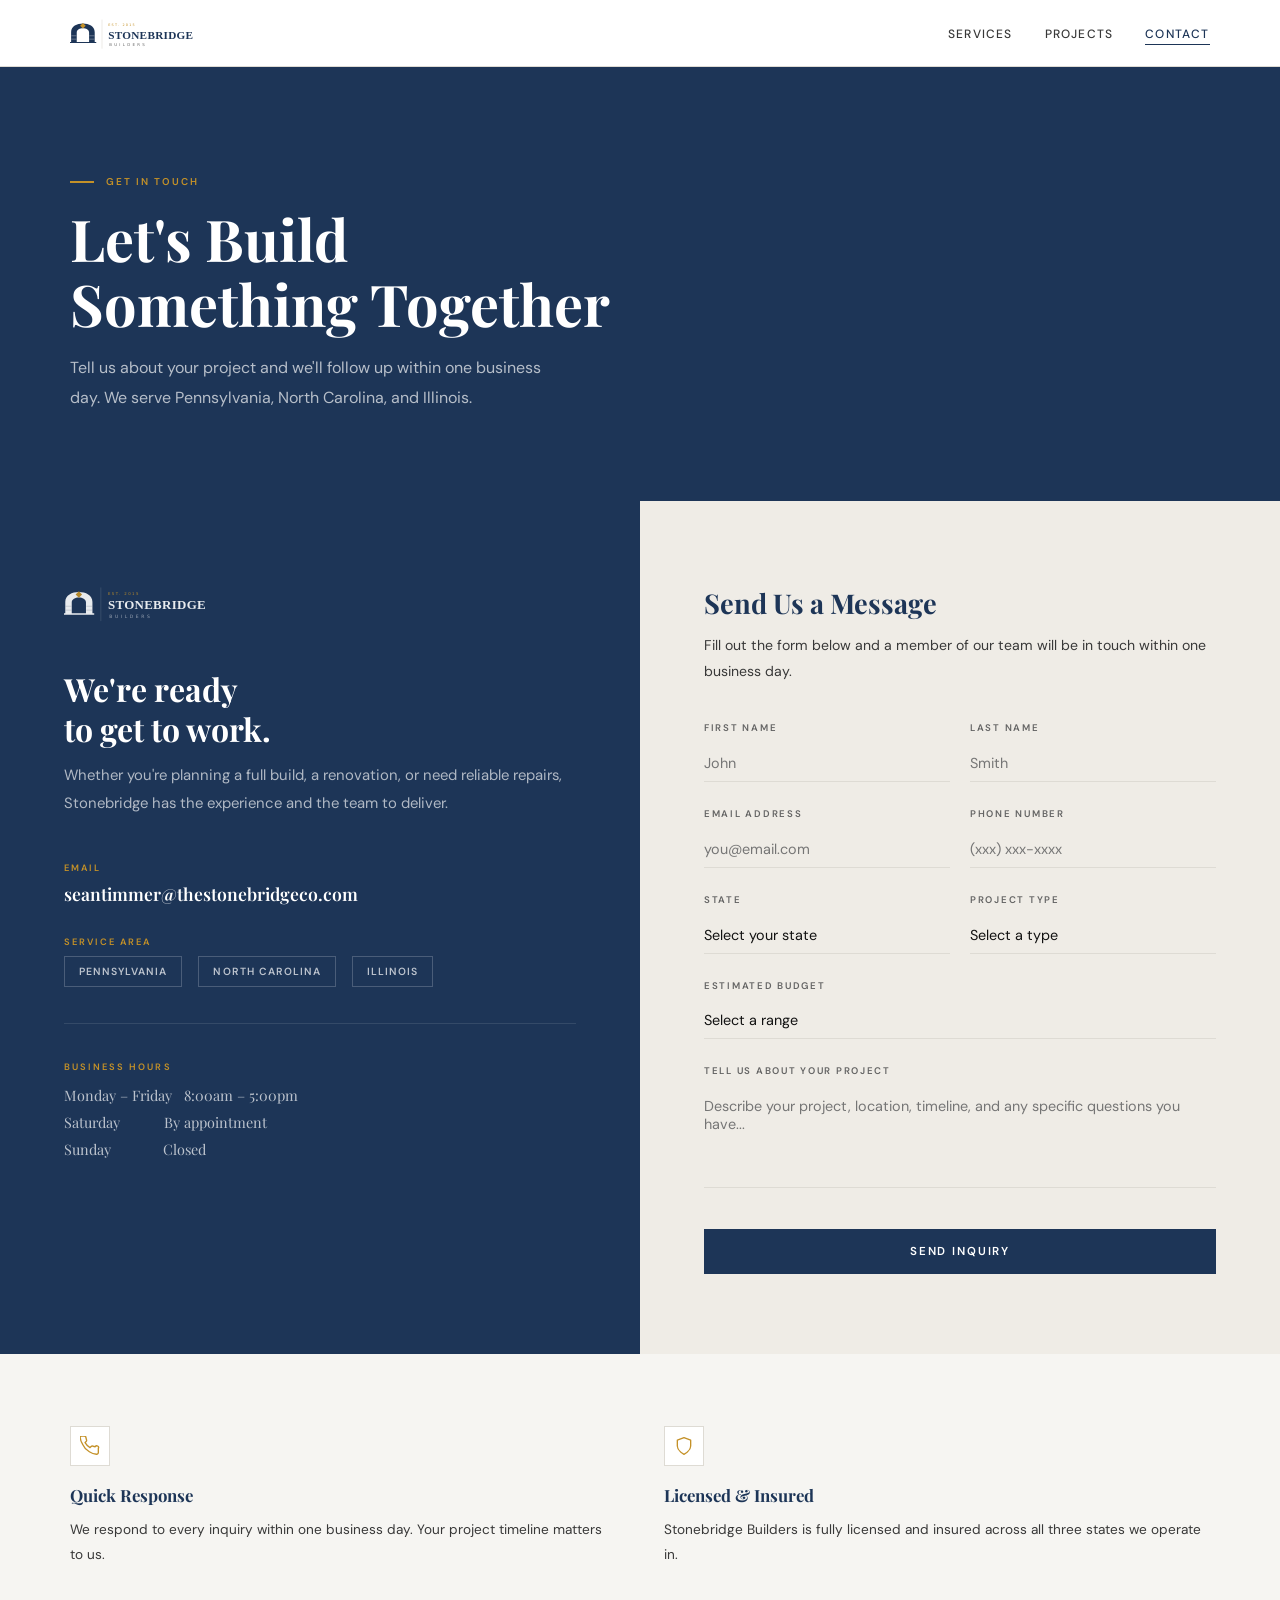
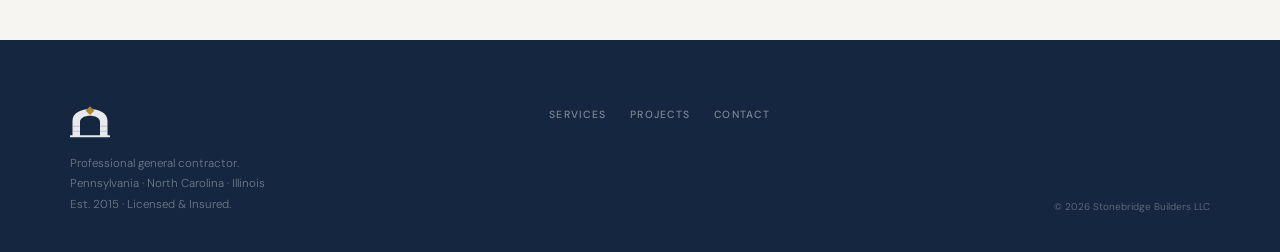
==== commit dc1adb4e: "Fix: remove Years of Experience stat from content sections, tighten grids to 2-col Co-Authored-By: C" ====
--- a/contact.html
+++ b/contact.html
@@ -125,7 +125,7 @@
 /* ── BOTTOM BAND ── */
 .contact-bottom-band {
   background: var(--off-white); padding: clamp(48px, 6vw, 72px) var(--px);
-  display: grid; grid-template-columns: repeat(3, 1fr);
+  display: grid; grid-template-columns: repeat(2, 1fr);
   gap: clamp(24px, 4vw, 48px);
 }
 .cbf-icon {
@@ -329,13 +329,6 @@
     <div class="cbf-title">Licensed &amp; Insured</div>
     <div class="cbf-text">Stonebridge Builders is fully licensed and insured across all three states we operate in.</div>
   </div>
-  <div class="cbf-item reveal d2">
-    <div class="cbf-icon" aria-hidden="true">
-      <svg viewBox="0 0 24 24" fill="none" stroke="currentColor" stroke-width="1.6" stroke-linecap="round" stroke-linejoin="round"><circle cx="12" cy="12" r="10"/><polyline points="12 6 12 12 16 14"/></svg>
-    </div>
-    <div class="cbf-title">15+ Years of Experience</div>
-    <div class="cbf-text">Since 2015, we've completed 52+ projects and built a reputation for quality that speaks for itself.</div>
-  </div>
 </div>
 
 <!-- ══ FOOTER ══ -->
